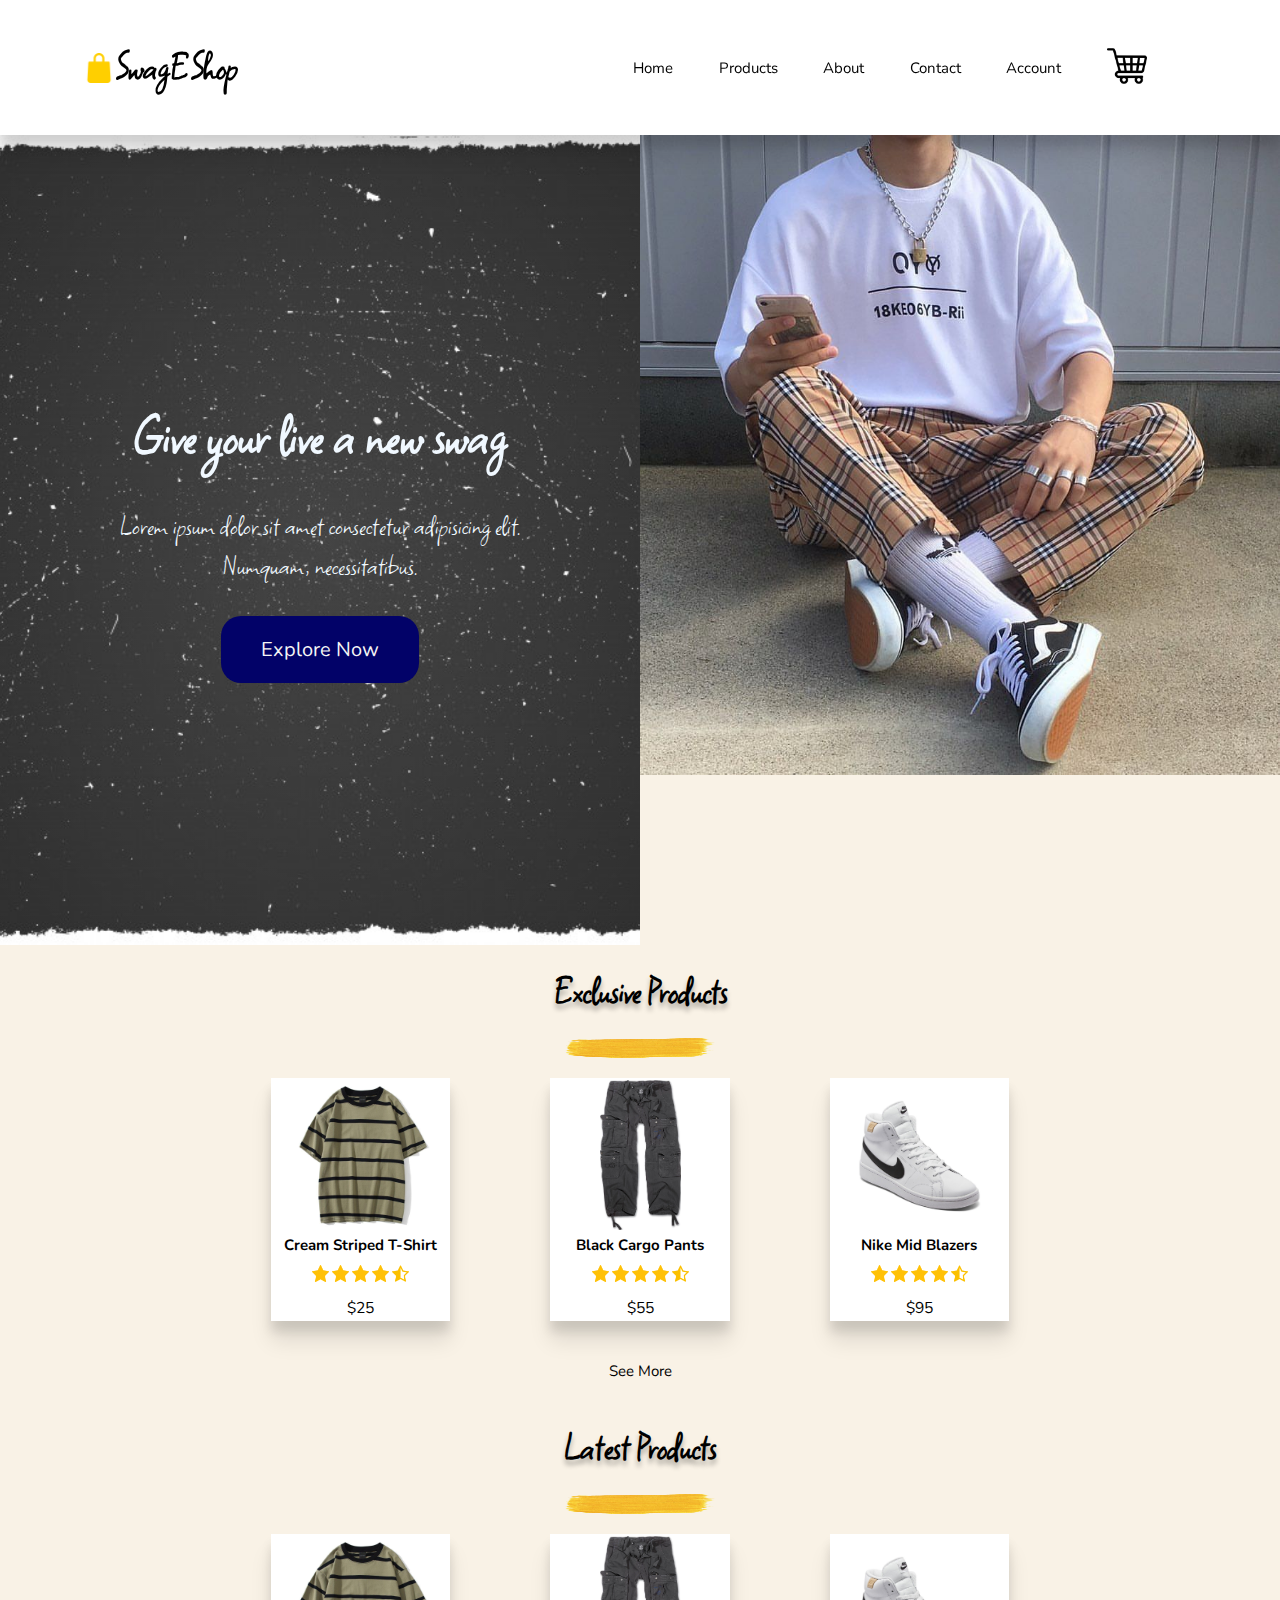
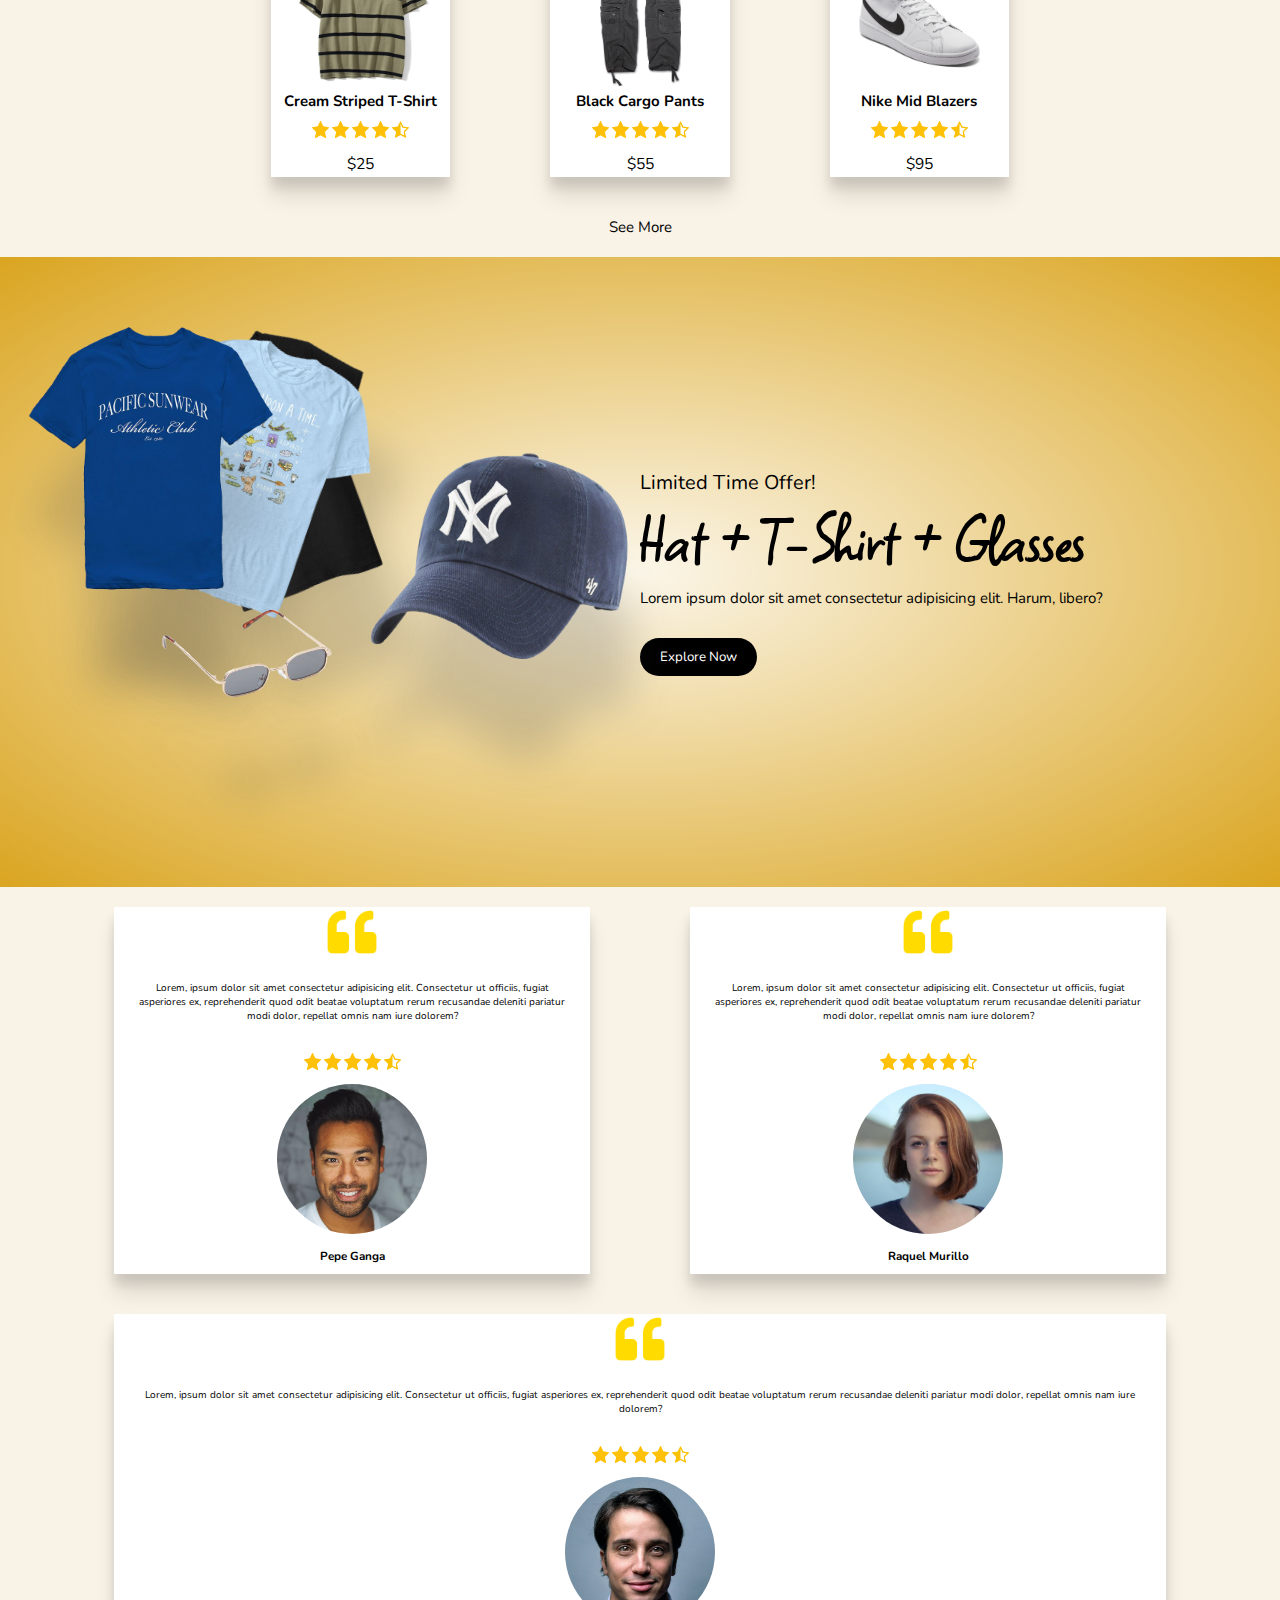
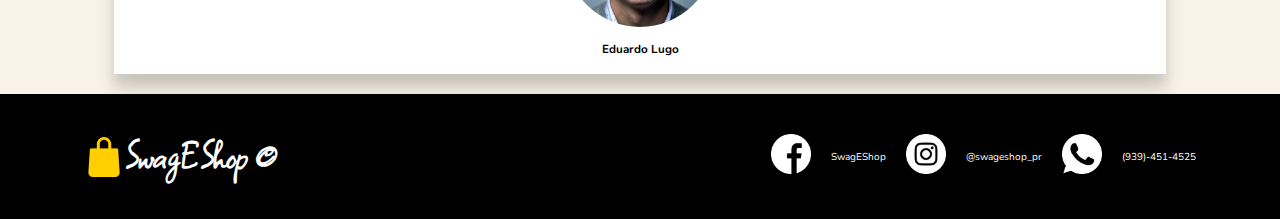
==== index.html @ c4869c7f "Add files via upload" ====
<!DOCTYPE html>
<html lang="en">
  <head>
    <meta charset="UTF-8" />
    <meta http-equiv="X-UA-Compatible" content="IE=edge" />
    <meta name="viewport" content="width=device-width, initial-scale=1.0" />
    <meta name="robots" content="index,follow" />
    <link rel="stylesheet" href="./style.css" />
    <link rel="icon" href="./img/bag.png" />
    <link rel="preconnect" href="https://fonts.googleapis.com" />
    <link rel="preconnect" href="https://fonts.gstatic.com" crossorigin />
    <link
      href="https://fonts.googleapis.com/css2?family=Nunito:wght@300;400;800&family=Square+Peg&display=swap"
      rel="stylesheet"
    />
    <link
    rel="stylesheet"
    href="https://cdnjs.cloudflare.com/ajax/libs/font-awesome/6.1.2/css/all.min.css"
    integrity="sha512-1sCRPdkRXhBV2PBLUdRb4tMg1w2YPf37qatUFeS7zlBy7jJI8Lf4VHwWfZZfpXtYSLy85pkm9GaYVYMfw5BC1A=="
    crossorigin="anonymous"
    referrerpolicy="no-referrer"
  />
    <meta name="description" content="clothing brand" />
    <title>SwagEShop</title>
  </head>
  <body>
    <header class="main-head">
      <nav>
        <div class="logo">
          <img src="./img/bag.png" alt="" />
          <h1 id="logo">SwagEShop</h1>
        </div>

        <ul>
          <li><a href="./index.html">Home</a></li>
          <li><a href="./products.html">Products</a></li>
          <li><a href="./about.html">About</a></li>
          <li><a href="./contact.html">Contact</a></li>
          <li><a href="#account">Account</a></li>
          <li class="shopping-cart">
            <form target="paypal" action="https://www.paypal.com/cgi-bin/webscr" method="post" >
            <input type="hidden" name="cmd" value="_s-xclick">
            <input type="hidden" name="encrypted" value="-----BEGIN [base64]/iG7vy+YalOlBPLLbDpLqC5Bvew3XbV0j+C5yajwct3EbJKvtvKDFsGj0uCPbWI61rb2LxNRpH1V9ZqF9/NxBJQy1iTxIhmDWPK1d/R2t2I7xE5L35SXkMe2V3a9Ck/9ShVwDmL9PDELMAkGBSsOAwIaBQAwUwYJKoZIhvcNAQcBMBQGCCqGSIb3DQMHBAjm02HbmE2mtIAwp6HfpGYwJp3y5UrDOU9mT+rQKwm+oI571FWCqqgiuqtxqxcpO4ogv/xqmw9/[base64]/ETMS1ycjtkpkvjXZe9k+6CieLuLsPumsJ7QC1odNz3sJiCbs2wC0nLE0uLGaEtXynIgRqIddYCHx88pb5HTXv4SZeuv0Rqq4+axW9PLAAATU8w04qqjaSXgbGLP3NmohqM6bV9kZZwZLR/klDaQGo1u9uDb9lr4Yn+rBQIDAQABo4HuMIHrMB0GA1UdDgQWBBSWn3y7xm8XvVk/UtcKG+wQ1mSUazCBuwYDVR0jBIGzMIGwgBSWn3y7xm8XvVk/[base64]/zANBgkqhkiG9w0BAQUFAAOBgQCBXzpWmoBa5e9fo6ujionW1hUhPkOBakTr3YCDjbYfvJEiv/2P+IobhOGJr85+XHhN0v4gUkEDI8r2/rNk1m0GA8HKddvTjyGw/XqXa+LSTlDYkqI8OwR8GEYj4efEtcRpRYBxV8KxAW93YDWzFGvruKnnLbDAF6VR5w/[base64]/o3mAZIwDQYJKoZIhvcNAQEBBQAEgYCavWUHDOn19BG2VotwFIJvqyBpYUoZoo5oYE9Vzw+nK6YvBv03kpY4f64+KjPr3j2x7u+DsFy4Ri9s/k77x2Td/gWgvVCkWQABx2zAGo3mdSe+L4J9nZ39FFulNoSYjkKggTrHJ8EWuz3waVFdDoL5EHYiioT/AjnMdgXkVudqcg==-----END PKCS7-----">
            <input  class="shopping-icon" type="image" src="./img/shopping-cart.png" border="0" name="submit" alt="PayPal - The safer, easier way to pay online!">
            <img alt="" border="0" src="https://www.paypalobjects.com/en_US/i/scr/pixel.gif" width="1" height="1">
            </form>
            
            <!-- <a class="shopping-icon" href="#"
              ><img src="./img/shopping-cart.png" alt="" 
            /></a> -->
            <!-- <div class="whole-cart-window hide">
              <h2>Shopping Cart</h2>
              <div class="cart-wrapper">
               
              </div>
              <div class="subtotal">Subtotal: $0.00</div>
              <div class="checkout"><a href="./checkout.html">Checkout</a></div>
              <div class="view-cart"> <a href="./shopping-cart.html">View Cart</a></div>
            </div> -->
          </li>

        </ul>
      </nav>
    </header>
    <section id="home">
      <div class="hero-text">
        <h2>Give your live a new swag</h2>
        <p>
          Lorem ipsum dolor sit amet consectetur adipisicing elit. <br />
          Numquam, necessitatibus.
        </p>
        <a href="./products.html">
          <button class="explore-now">Explore Now</button>
        </a>
      </div>
      <!-- Slideshow container -->
      <div class="slideshow-container">
        <!-- Full-width images with number and caption text -->
        <div class="mySlides fade">
          <!-- <div class="numbertext">1 / 4</div> -->
          <img
            src="./img/7a1400c4-24ab-4541-bee2-831839478359.jpg"
            style="width: 100%"
          />
          <!-- <div class="text">Caption Text</div> -->
        </div>

        <div class="mySlides fade">
          <!-- <div class="numbertext">2 / 4</div> -->
          <img src="./img/ESTÚPIDO NIÑERO[Bajifuyu].jpg" style="width: 100%" />
          <!-- <div class="text">Caption Two</div> -->
        </div>

        <div class="mySlides fade">
          <!-- <div class="numbertext">3 / 4</div> -->
          <img src="img/green.jpg" style="width: 100%" />
          <!-- <div class="text">Caption Three</div> -->
        </div>
        <div class="mySlides fade">
          <!-- <div class="numbertext">4 / 4</div> -->
          <img src="img/💌.jpg" style="width: 100%" />
          <!-- <div class="text">Caption Three</div> -->
        </div>

        <!-- Next and previous buttons -->
        <!-- <a class="prev" onclick="plusSlides(-1)">&#10094;</a>
        <a class="next" onclick="plusSlides(1)">&#10095;</a> -->
        <!-- <div style="text-align: center">
          <span class="dot" onclick="currentSlide(1)"></span>
          <span class="dot" onclick="currentSlide(2)"></span>
          <span class="dot" onclick="currentSlide(3)"></span>
          <span class="dot" onclick="currentSlide(4)"></span>
        </div> -->
      </div>
      <br />

      <!-- The dots/circles -->
    </section>
    <section class="products">
      <h1>Exclusive Products</h1>
      <img class="underline" src="./img/11 Yellow Paint Brush Strokes (PNG Transparent) _ OnlyGFX_com (1).png" alt="">

      <ul class="exc-pro">
          <li>
              <button>
                    <div class="exclusive-product-card-1 card">
                        <img
                        src="./img/Aolamegs Men T Shirt Color Block Print 3 color Optional Tee Shirts Simple - Army green _ XL.jpg"
                        alt=""
                    />
                    </div> 
                    <h2>Cream Striped T-Shirt</h2>
                    <div class="rating">
                        <img src="./img/star (1).png" alt="" class="star">
                        <img src="./img/star (1).png" alt="" class="star">
                        <img src="./img/star (1).png" alt="" class="star">
                        <img src="./img/star (1).png" alt="" class="star">
                        <img src="./img/star-half-empty (2).png" alt="" class="star">
                        
                        
                    </div>
                    <h3>$25</h3>
                </button>
            
            </li>
            <li>
                <button>
                    <div class="exclusive-product-card-2 card">
                        <img src="./img/Brandit Pure Vintage, pantalones del cargo Negro.jpg" alt="" />
                    </div>
                    <h2>Black Cargo Pants</h2>
                    <div class="rating">
                        <img src="./img/star (1).png" alt="" class="star">
                        <img src="./img/star (1).png" alt="" class="star">
                        <img src="./img/star (1).png" alt="" class="star">
                        <img src="./img/star (1).png" alt="" class="star">
                        <img src="./img/star-half-empty (2).png" alt="" class="star">
                        
                        
                    </div>
                    <h3>$55</h3>
                </button>
            
            </li>
            <li>
                <button>
                    <div class="exclusive-product-card-3 card">
                        <img
                        src="./img/Nike Men's Court Royale 2 Mid High Top Casual Sneakers from Finish Line & Reviews - Finish Line Men's Shoes - Men - Macy's.jpg"
                        alt=""
                        />
                    </div>
                    <h2>Nike Mid Blazers </h2>
                    <div class="rating">
                        <img src="./img/star (1).png" alt="" class="star">
                        <img src="./img/star (1).png" alt="" class="star">
                        <img src="./img/star (1).png" alt="" class="star">
                        <img src="./img/star (1).png" alt="" class="star">
                        <img src="./img/star-half-empty (2).png" alt="" class="star">
                        
                        
                    </div>
                    <h3>$95</h3>
                </button>
            
            </li>
        </ul>
        <a href="./products.html" class="see-more">See More</a>

      <h1>Latest Products</h1>
      <img class="underline" src="./img/11 Yellow Paint Brush Strokes (PNG Transparent) _ OnlyGFX_com (1).png" alt="">
      <ul class="latest-pro">
          <li>
              <button>
                  <div class="latest-product-card-1 card">
                      <img
                      src="./img/Aolamegs Men T Shirt Color Block Print 3 color Optional Tee Shirts Simple - Army green _ XL.jpg"
                      alt=""
                      />
                    </div>
                    <h2>Cream Striped T-Shirt</h2>
                    <div class="rating">
                      <img src="./img/star (1).png" alt="" class="star">
                      <img src="./img/star (1).png" alt="" class="star">
                      <img src="./img/star (1).png" alt="" class="star">
                      <img src="./img/star (1).png" alt="" class="star">
                      <img src="./img/star-half-empty (2).png" alt="" class="star">
      
                      
                  </div>
                  <h3>$25</h3>
                </button>
            </li>
            <li>
                <button>
                    <div class="latest-product-card-2 card">
                    <img src="./img/Brandit Pure Vintage, pantalones del cargo Negro.jpg" alt="" />
        
                    </div>
                    <h2>Black Cargo Pants</h2>
                    <div class="rating">
                        <img src="./img/star (1).png" alt="" class="star">
                        <img src="./img/star (1).png" alt="" class="star">
                        <img src="./img/star (1).png" alt="" class="star">
                        <img src="./img/star (1).png" alt="" class="star">
                        <img src="./img/star-half-empty (2).png" alt="" class="star">
        
                        
                    </div>
                    <h3>$55</h3>
                </button>
            </li>
            <li>
                <button>
                    <div class="latest-product-card-3 card">
                        <img
                        src="./img/Nike Men's Court Royale 2 Mid High Top Casual Sneakers from Finish Line & Reviews - Finish Line Men's Shoes - Men - Macy's.jpg"
                        alt=""
                        />
                    </div>
                    <h2>Nike Mid Blazers </h2>
                    <div class="rating">
                        <img src="./img/star (1).png" alt="" class="star">
                        <img src="./img/star (1).png" alt="" class="star">
                        <img src="./img/star (1).png" alt="" class="star">
                        <img src="./img/star (1).png" alt="" class="star">
                        <img src="./img/star-half-empty (2).png" alt="" class="star">
        
                        
                    </div>
                    <h3>$95</h3>
                </button>


            </li>
        
        </ul>
        <a href="./products.html" class="see-more">See More</a>
      </div>
    </section>
    <section class="limited-time-offer">
        <div class="images">
            <img class="camisa-negra camisas" src="./img/PHOTO-1of.png" alt="">
            <img class="camisa-cielo camisas" src="./img/PHOTO-3of.png" alt="">
            <img class="camisa-azul camisas" src="./img/PHOTO-2of .png" alt="">
            <img class="gorra" src="./img/PHOTO-4of .png" alt="">
            <img class="gafitas" src="./img/PHOTO-5of.png" alt="">
        </div>
        <div class="textou">
            <h3>Limited Time Offer!</h3>
            <h2>Hat + T-Shirt + Glasses</h2>
            <p>Lorem ipsum dolor sit amet consectetur adipisicing elit. Harum, libero?</p>
            <a href="./products.html" class="explore-limited">
                <button class="explore-now">Explore Now</button>
            </a>
        </div>
    </section>
    <section class="reviews">
      <div class="cards">
        <div class="card-review">
          <img class="quo" src="./img/quotation-mark.png" alt="">
          <p>Lorem, ipsum dolor sit amet consectetur adipisicing elit. Consectetur ut officiis, fugiat asperiores ex, reprehenderit quod odit beatae voluptatum rerum recusandae deleniti pariatur modi dolor, repellat omnis nam iure dolorem?</p>
          <div class="rating">
            <img src="./img/star (1).png" alt="" class="star">
            <img src="./img/star (1).png" alt="" class="star">
            <img src="./img/star (1).png" alt="" class="star">
            <img src="./img/star (1).png" alt="" class="star">
            <img src="./img/star-half-empty (2).png" alt="" class="star">
          </div>
          <img class="picture" src="./img/photo-1507003211169-0a1dd7228f2d.jpg" alt="">
          <h3>Pepe Ganga</h3>
        </div>
        <div class="card-review">
          <img class="quo" src="./img/quotation-mark.png" alt="">
          <p>Lorem, ipsum dolor sit amet consectetur adipisicing elit. Consectetur ut officiis, fugiat asperiores ex, reprehenderit quod odit beatae voluptatum rerum recusandae deleniti pariatur modi dolor, repellat omnis nam iure dolorem?</p>
          <div class="rating">
            <img src="./img/star (1).png" alt="" class="star">
            <img src="./img/star (1).png" alt="" class="star">
            <img src="./img/star (1).png" alt="" class="star">
            <img src="./img/star (1).png" alt="" class="star">
            <img src="./img/star-half-empty (2).png" alt="" class="star">
          </div>
          <img class="picture" src="./img/photo-1438761681033-6461ffad8d80.jpg" alt="">
          <h3>Raquel Murillo</h3>
        </div>
        <div class="card-review">
          <img class="quo" src="./img/quotation-mark.png" alt="">
          <p>Lorem, ipsum dolor sit amet consectetur adipisicing elit. Consectetur ut officiis, fugiat asperiores ex, reprehenderit quod odit beatae voluptatum rerum recusandae deleniti pariatur modi dolor, repellat omnis nam iure dolorem?</p>
          <div class="rating">
            <img src="./img/star (1).png" alt="" class="star">
            <img src="./img/star (1).png" alt="" class="star">
            <img src="./img/star (1).png" alt="" class="star">
            <img src="./img/star (1).png" alt="" class="star">
            <img src="./img/star-half-empty (2).png" alt="" class="star">
          </div>
          <img class="picture" src="./img/photo-1500648767791-00dcc994a43e.jpg" alt="">
          <h3>Eduardo Lugo</h3>
        </div>

      </div>

    </section>
    <footer>
      <div class="footer-wrapper">
        <div class="footer-logo">
          <img src="./img/bag.png" alt="" />
          <h1 id="logo">SwagEShop &copy</h1>
        </div>
        <div class="footer-sm">
          <ul class="social-media">
            <li class="facebook"><a href="#"><img src="./img/facebook.png" alt=""></a></li>
            <li>SwagEShop</li>
            <li class="instagram"><a href="#"><img src="./img/instagram (1).png" alt=""></a></li>
            <li>@swageshop_pr</li>
            <li class="whatsapp"><a href="#"><img src="./img/whatsapp.png" alt=""></a></li>
            <li>(939)-451-4525</li>
          </ul>
        </div>
      </div>
    </footer>
    <script src="./slideshow.js"></script>
    <script src="./script.js"></script>
</body>
</html>
---- style.css ----
*{
    margin: 0;
    padding: 0;
    box-sizing: border-box;
}

html{
    font-size: 62.5%;
    font-family: 'Nunito', sans-serif;
}
:root{
    --after-content:'2';
}
body{
    background: rgb(249, 242, 230);

    z-index: -1;
}
.logo img, nav img{
    height: 3rem;
}
a{
    color: black;
    text-decoration: none;
    font-size: 1.5rem;
}

.logo h1{
    font-size: 4rem;
    font-family: 'Square Peg', cursive;

}
button{
    font-family: 'Nunito', sans-serif;
    cursor: pointer;
}

/* header styling  */
.main-head{
    
    background: white;
    position: sticky;
    top: 0px;
    z-index: 3;
    box-shadow: 0px 10px 10px rgb(0,0,0,0.1), 0px 20px 20px rgb(0,0,0,0.1) ;

}
nav {
    display: flex;
    width: 90%;
    margin: auto; 
    padding: 2rem;
    min-height: 15vh;
    align-items: center;
    flex-wrap: wrap;

}
nav .logo{
    display: flex;
    flex-direction: row;
    align-items: center;
    justify-content: start;
    flex: 1 1 40rem;
}
nav ul{
    display: flex;
    flex: 2 1 40rem;
    justify-content: space-evenly;
    align-items: center;
    list-style: none;
}
nav ul li{
    font-size: 1.2rem;
}


ul{
    list-style: none;
}

.shopping-cart h2{
    font-size: x-large;
    padding: 15px 10px;
    font-weight: normal;
    text-align: left;


}
.shopping-cart img{
    height: 4rem;

}
.shopping-icon {
    height: 4rem;
} 
.whole-cart-window{
    background: white;
    position: fixed;
    top: 15vh;
    right: 16.5rem;
    width: 22%;
    display: flex;
    flex-direction: column;
    text-align: right;
    box-shadow: 0px 10px 10px rgb(0,0,0,0.1), 0px 20px 20px rgb(0,0,0,0.1) ;
    

    
}
.cart-wrapper{
    overflow-y: auto;
    max-height: 350px;
}
.cart-item{
   display: grid;
   grid-template-columns: 3fr 6fr 1fr;
   padding: 5% 2%;
   border-bottom: solid 1px lightgrey;
}
.subtotal{
    text-align: right;
    padding: 5%;
}
.checkout,.view-cart{
    width: 95%;
    text-align: center;
    cursor: pointer;
    background: goldenrod;
    font-size: medium;
    margin: 10px auto;
    padding: 10px 15px;

}
.view-cart{
    background: white;
    border: .2rem solid goldenrod;
    color: black;
}
.cancel span{
    cursor: pointer;
}
.cart-item{
    text-align: left;
}

.cart-item img{
    width: 100%;
    height: 90%;
}
.cart-item .details{
    padding-left: 10%;
}
.cart-item h3{
    text-align: left;
    margin-bottom: 5%;
}
.cart-item .price{
    display: block;
    text-align: right;
    margin-top: 35%;
}
.quantity{
    display: block;
    margin-top: 5%;
}
.fa-window-close{
    color: goldenrod;
}
.cancel{
    text-align: right;
}
.details input{
    border: none;

}
.hide{
    display: none;
}
.non-empty::after{
    content: var(--after-content);
    font-size: 1.5rem;
    width: 1.5rem;
    display: inline-block;
    text-align: center;
    position: relative;
    top: -30px;
    right: 10%;
    background: red;
    border-radius: 50%;
}
/* hero styling  */
#home{
    display: flex;
    min-height: 90vh;

}
.hero-text{
    max-width: 50vw;
    flex: 1 1 40rem ;
    background: radial-gradient(rgba(255, 255, 255, 0.1),transparent),url('./img/Premium\ Vector\ _\ Black\ grunge\ texture.png');
    background-position: center;
    background-repeat: no-repeat;
    background-size: cover;
    display: flex;
    flex-direction: column;
    justify-content: center;
    align-items: center;
    color: aliceblue;
    font-family: 'Square Peg', cursive;
}
.hero-text h2{
    font-size: 5.9rem;
}
.hero-text p{
    font-size: 3.0rem;
    text-align: center;
    padding: 3rem;
}
.hero-text button{
    padding: 2rem 4rem;
    /* border-radius: 50px; */
    background: rgb(2, 2, 104);
    color: whitesmoke;
    border-style: none;
    border-radius: 20px;
    font-size: 2.0rem ;
    transition: all 0.6s ease;

}


.hero-text button:hover{
    background: rgb(81, 81, 168);
        border-width: 0.2rem;
        border-color: white;
        border-style: solid;
    
}
 /* slideshow styling  */
 .slideshow-container {
    max-width: 50vw;
    flex: 1 1 40rem ;
    position: relative;
  }
  
  
  /* Hide the images by default */
  .mySlides {
    display: none;
  }
  
  /* Next & previous buttons */
  .prev, .next {
    cursor: pointer;
    position: absolute;
    top: 50%;
    width: auto;
    margin-top: -22px;
    padding: 16px;
    color: white;
    font-weight: bold;
    font-size: 18px;
    transition: 0.6s ease;
    border-radius: 0 3px 3px 0;
    user-select: none;
  }
  
  /* Position the "next button" to the right */
  .next {
    right: 0;
    border-radius: 3px 0 0 3px;
  }
  
  /* On hover, add a black background color with a little bit see-through */
  .prev:hover, .next:hover {
    background-color: rgba(0,0,0,0.8);
  }
  
  /* Caption text */
  .text {
    color: #f2f2f2;
    font-size: 15px;
    padding: 8px 12px;
    position: absolute;
    bottom: 8px;
    width: 100%;
    text-align: center;
  }
  
  /* Number text (1/3 etc) */
  .numbertext {
    color: #f2f2f2;
    font-size: 12px;
    padding: 8px 12px;
    position: absolute;
    top: 0;
  }
  
  /* The dots/bullets/indicators */
  .dot {
    cursor: pointer;
    height: 15px;
    width: 15px;
    margin: 0 2px;
    background-color: #bbb;
    border-radius: 50%;
    display: inline-block;
    transition: background-color 0.6s ease;
  }
  
  .active, .dot:hover {
    background-color: #717171;
  }
  
  /* Fading animation */
  .fade {
    animation-name: fade;
    animation-duration: 1.5s;
  }
  
  @keyframes fade {
    from {opacity: .4}
    to {opacity: 1}
  }
  /* products section styling  */
  .products{
    display: flex;
    flex-direction: column;
    align-items: center;
    width: 100%;
    margin: auto;
    min-height: 90vh;
    /* border-image-left: 15rem solid black; 
    border-right: 15rem solid black;  */
    /* border-left: 10rem solid transparent;
    border-image: url("img/-Jordan\ 1\ Defiant-.jpg") ;
    border-color: #717171;
    border-image-width: 20rem; */
    
    
   
    

  }
  .products h1{
    padding: 2rem;
    text-shadow: 0rem 0.5rem 0.5rem rgb(0,0,0,0.3);
    font-family: 'Square Peg', cursive;
    font-size: 4rem;


  }
  .products .underline{
    height: 2rem;
    width: 15rem;
  }
  .exc-pro img, .latest-pro img{
    height: 15rem;
  }
  .exc-pro , .latest-pro{
    display: flex;
    flex-direction: row;
    
  }
  .exc-pro li, .latest-pro li{
    flex:1 1 30rem;
    margin: 2rem 5rem ;
}
.exc-pro h2,.latest-pro h2{
    font-size: 1.5rem;
}



.exc-pro h3,.latest-pro h3{
    font-weight: normal;
}
.exc-pro button,.latest-pro button{
    min-height: 27vh;
    min-width: 14vw;
    border: none;
    background: white;
    transition: all 0.6s ease;
    box-shadow: 0px 10px 10px rgb(0,0,0,0.1), 0px 20px 20px rgb(0,0,0,0.1) ;
    
 }
 .exc-pro button:hover,.latest-pro button:hover{
    transform: translateY(-1rem);
}
.rating .star{
    height: 1.7rem;

}
.rating{
    padding-top:1rem;
    padding-bottom:1rem;

}
.see-more{
    text-align: center;
    transition: all 0.4s ease;
    padding: 2rem;

 
}
.see-more:hover{
    color: gold;
    text-decoration: underline;
    


}
.limited-time-offer{
    display: flex;
    /* margin: auto; */
    min-height: 70vh;
    width: 100%;
    position: relative;
    background: radial-gradient(rgba(255, 255, 255, 0.9),transparent),goldenrod;

}
.images{
    width: 50vw;
    /* background: blue; */
}
.images img{
    filter: drop-shadow(.5rem 10rem 2rem rgb(60, 59, 59, 0.2));

}
.images .camisas{
    height: 40rem;

}
.camisa-negra{
    position: absolute;

    margin-top: 2rem;
    left: 15rem;
    rotate: -20deg;
}
.camisa-cielo{
    rotate: 20deg;
    position: absolute;
    margin-top: 1.5rem;
    right: 90rem;
}
.camisa-azul{
    position: absolute;
    right: 100rem;

}
.gorra{
    position: absolute;
    /* right: 1rem; */
    top: 15rem;
    left: 35rem;
    height: 30rem;
}
.gafitas{
    position: absolute;
    left: 15rem;
    top: 25rem;
    height: 30rem;
}
.textou{
    width: 50vw;
    display: flex;
    flex-direction: column;
    justify-content: center;
    text-align: start;
    
    
    /* background: red; */
}
.textou h3{
    font-weight: normal;
    font-size: 2rem;
}
.textou h2{
    font-size: 7rem;
    font-family: 'Square Peg', cursive;
}
.textou p{
    font-size: 1.5rem; 
}
.textou button{
    /* background: gold; */
    background: black;
    border-radius: 50px;
    margin-top: 3rem ;
    padding: 1rem 2rem;
    transition: all 0.6s ease;
    color: white;
    border: none;
}

.textou button:hover{
    transform: translateY(-1rem);
    background: rgb(94, 94, 94);
}

/* Reviews Section  */


.cards{
    width: 90%;
    margin: auto;
    display: flex;
    min-height: 70vh;
    align-items: center;
    flex-wrap: wrap;


}
.card-review .quo{
    height: 5rem;
}
.card-review{
    background: white;
    text-align: center;
    flex:1 1 30rem;
    min-height: 40vh;
    margin: 2rem 5rem ;
    box-shadow: 0px 10px 10px rgb(0,0,0,0.1), 0px 20px 20px rgb(0,0,0,0.1) ;
    
}
.card-review h3{
    padding: 1rem;
}
.card-review p{
    padding: 2rem;
}
.card-review .ratings{
    padding: 1rem;
}
.picture{
    height: 15rem;
    border-radius: 100%;
}

/* FOOTER Styling  */
footer{
    background: black;
    color: white;
}
.footer-wrapper {
    display: flex;
    padding: 2rem;
    width: 90%;
    margin: auto;
    align-items: center;
    min-height: 10vh;
    flex-wrap: wrap;
}
.footer-logo{
    display: flex;
    flex: 1 1 20rem;
    align-items: center;

}
.footer-logo h1{
    font-family: 'Square Peg', cursive;
    font-size: 4rem;
}
.footer-logo img{
    height: 4rem;
    
    
}
.social-media{
    display: flex;
    align-items: center;

}

.social-media img{
    height: 4rem;
    margin: 2rem;

}






@media screen and (max-width: 970px){
    nav .logo{
        justify-content: center;

    }
    .hero-text h2{
        font-size: 4.4rem;
        text-align: center;
    }
    .hero-text p{
        font-size: 2.4rem;
    }
    .hero-text button{
        padding: 1rem 2rem;
        font-size: 1.5rem;
    }
    .slideshow-container{
        display: flex;
        justify-content: center;
        align-items: center;
        
    }
    .exc-pro li, .latest-pro li{
        flex:1 1 30rem;
        margin: 2rem 2rem ;
    }
    .exc-pro button,.latest-pro button{
        
        min-width: 25vw;


    }
    .exc-pro img, .latest-pro img{
        height: 13rem;
    }
    .footer-logo{
        justify-content: center;
    }
    .footer-wrapper{
        justify-content: center;
        align-items: center;
    }


}
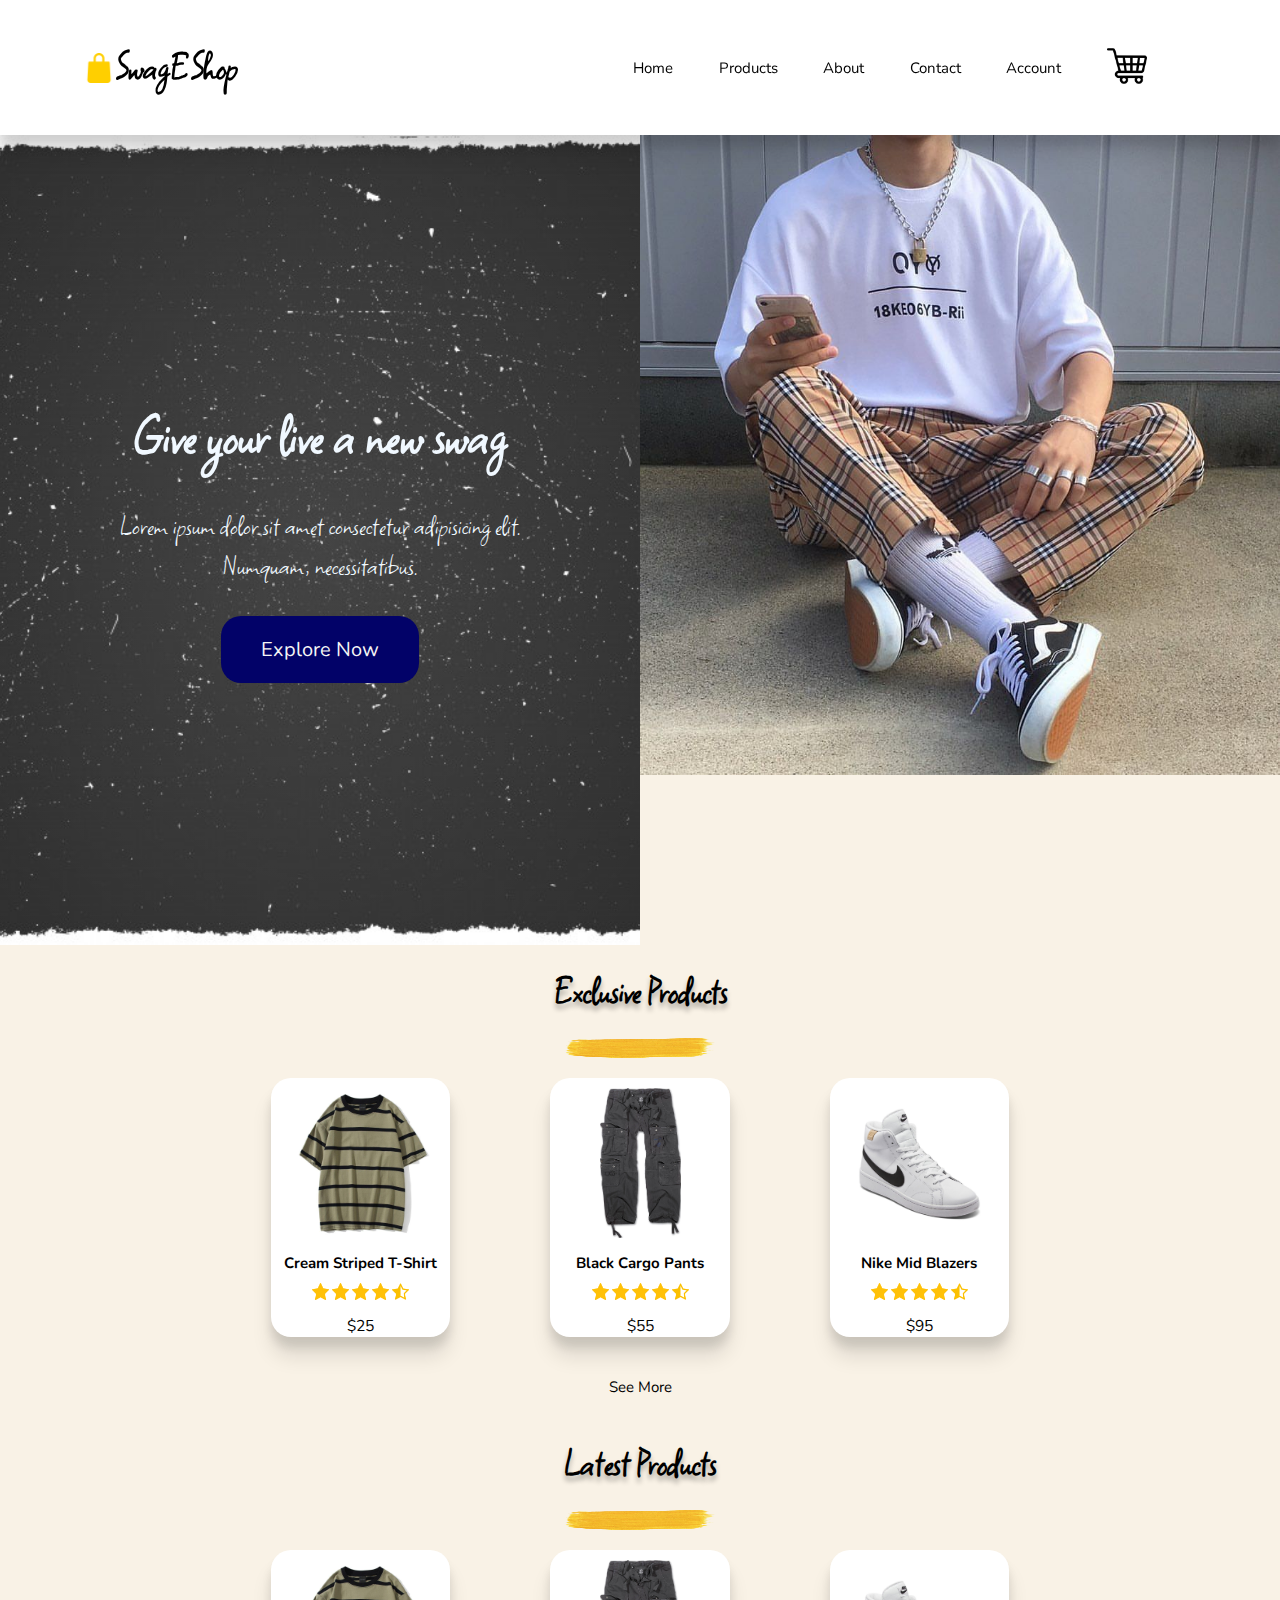
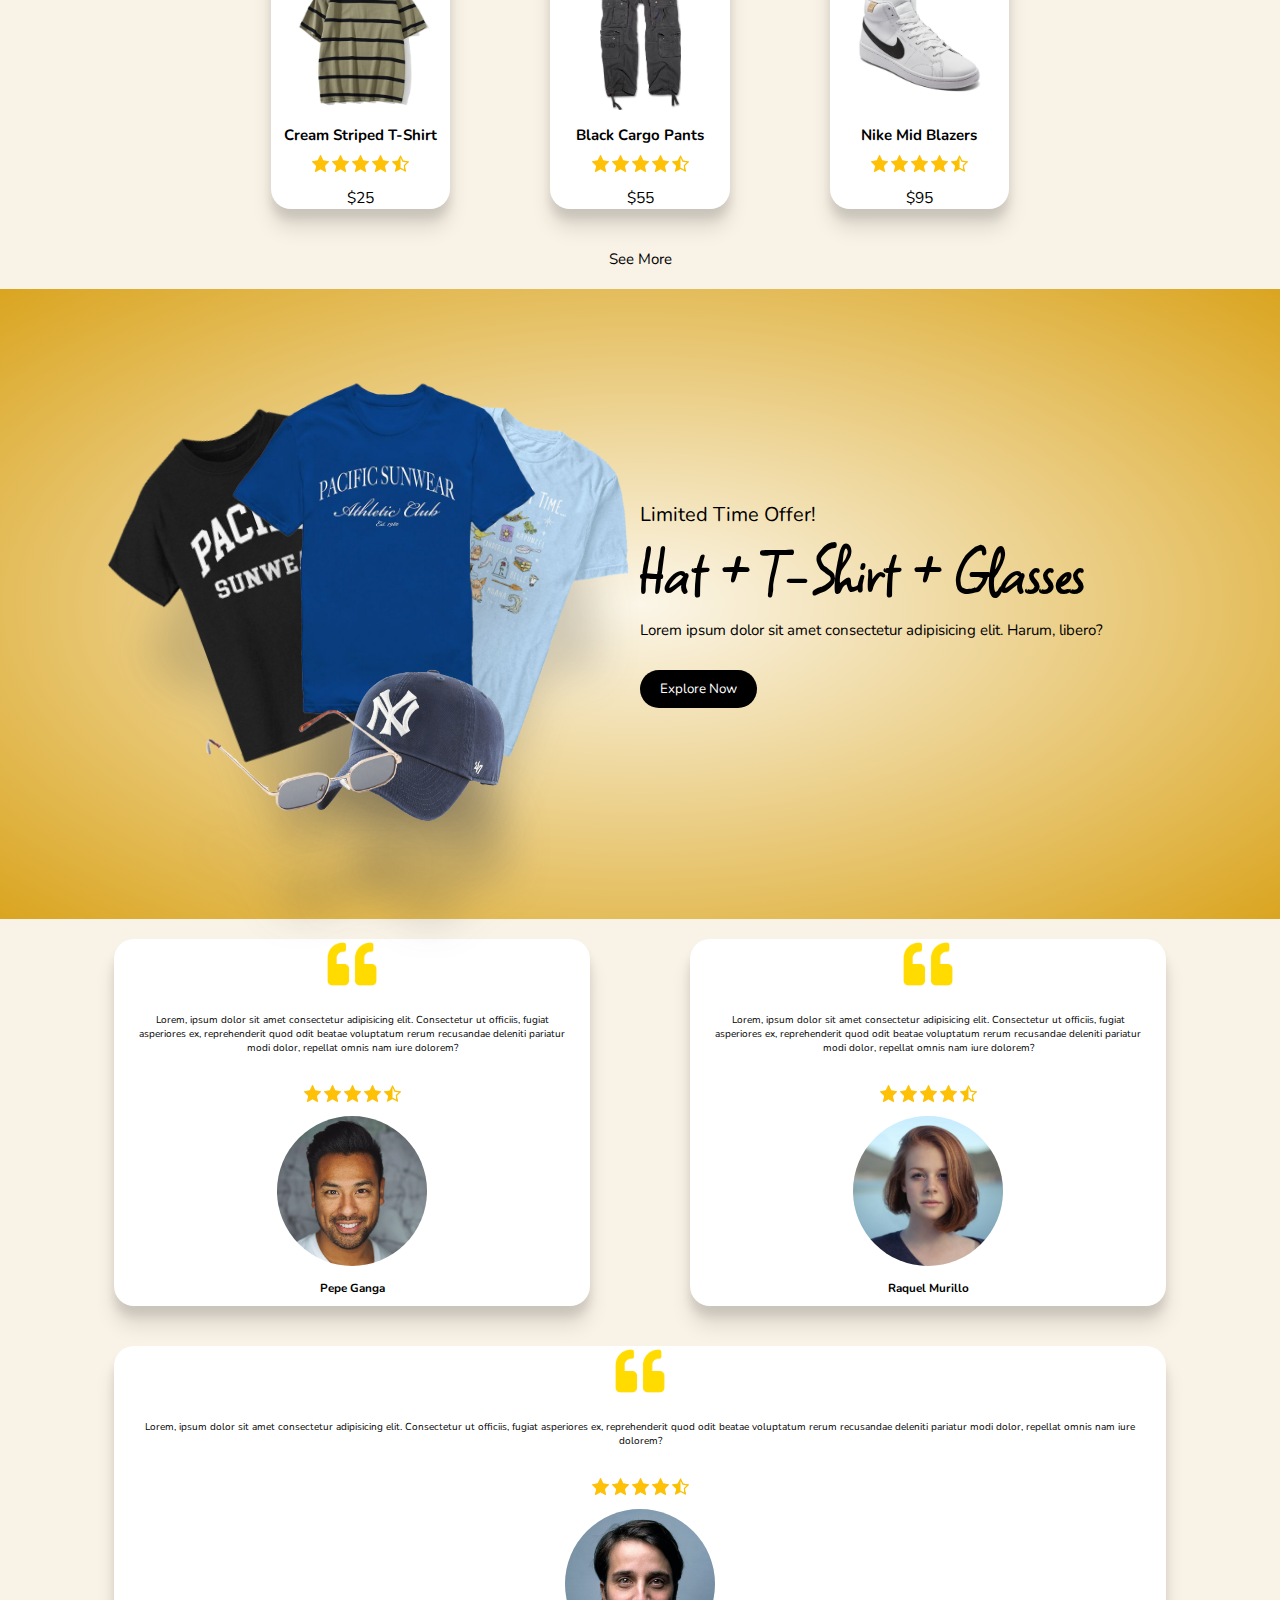
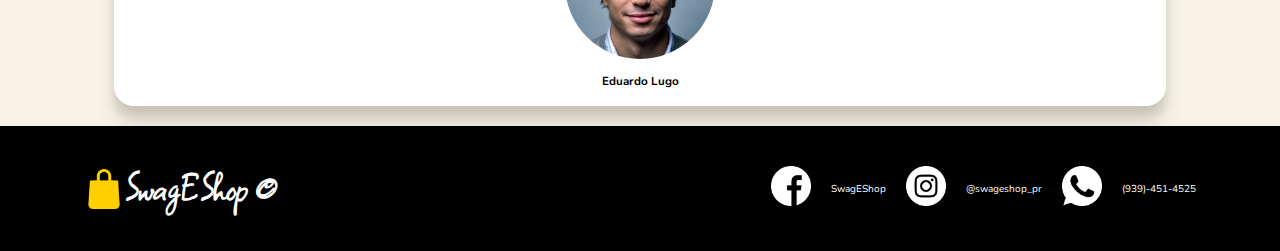
==== commit 956f2467: "Add files via upload" ====
--- a/index.html
+++ b/index.html
@@ -264,8 +264,7 @@
             <img class="camisa-cielo camisas" src="./img/PHOTO-3of.png" alt="">
             <img class="camisa-azul camisas" src="./img/PHOTO-2of .png" alt="">
             <img class="gorra" src="./img/PHOTO-4of .png" alt="">
-            <img class="gafitas" src="./img/PHOTO-5of.png" alt="">
-        </div>
+            <img class="gafitas" src="./img/PHOTO-5of.png" alt="">        </div>
         <div class="textou">
             <h3>Limited Time Offer!</h3>
             <h2>Hat + T-Shirt + Glasses</h2>
--- a/style.css
+++ b/style.css
@@ -41,7 +41,7 @@
     background: white;
     position: sticky;
     top: 0px;
-    z-index: 3;
+    z-index: 300;
     box-shadow: 0px 10px 10px rgb(0,0,0,0.1), 0px 20px 20px rgb(0,0,0,0.1) ;
 
 }
@@ -387,6 +387,9 @@
  .exc-pro button:hover,.latest-pro button:hover{
     transform: translateY(-1rem);
 }
+.card img{
+    margin: 1rem;
+}
 .rating .star{
     height: 1.7rem;
 
@@ -412,7 +415,6 @@
 }
 .limited-time-offer{
     display: flex;
-    /* margin: auto; */
     min-height: 70vh;
     width: 100%;
     position: relative;
@@ -420,47 +422,58 @@
 
 }
 .images{
+    position: relative;
     width: 50vw;
+
+   
+ 
+
     /* background: blue; */
 }
+
 .images img{
     filter: drop-shadow(.5rem 10rem 2rem rgb(60, 59, 59, 0.2));
 
 }
 .images .camisas{
-    height: 40rem;
+    height: 80%;
 
 }
 .camisa-negra{
     position: absolute;
 
     margin-top: 2rem;
-    left: 15rem;
+    left: 20%;
+    top: 5%;
+
     rotate: -20deg;
 }
 .camisa-cielo{
     rotate: 20deg;
     position: absolute;
-    margin-top: 1.5rem;
-    right: 90rem;
+    /* margin-top: 1.5rem; */
+    top: 5%;
+    left: 50%;
+    
 }
 .camisa-azul{
     position: absolute;
-    right: 100rem;
+    top: 1%;
+    left: 35%;
 
 }
 .gorra{
     position: absolute;
     /* right: 1rem; */
-    top: 15rem;
-    left: 35rem;
-    height: 30rem;
+    top: 55%;
+    left: 47%;
+    height: 35%;
 }
 .gafitas{
     position: absolute;
-    left: 15rem;
-    top: 25rem;
-    height: 30rem;
+    left: 30%;
+    top: 48%;
+    height: 55%;
 }
 .textou{
     width: 50vw;
@@ -481,7 +494,7 @@
     font-family: 'Square Peg', cursive;
 }
 .textou p{
-    font-size: 1.5rem; 
+    font-size: 1.5rem;
 }
 .textou button{
     /* background: gold; */
@@ -537,6 +550,13 @@
     height: 15rem;
     border-radius: 100%;
 }
+li button{
+    border-radius: 20px;
+}
+.card-review{
+    border-radius: 20px;
+
+}
 
 /* FOOTER Styling  */
 footer{
@@ -579,12 +599,63 @@
 
 }
 
-
-
-
-
-
-@media screen and (max-width: 970px){
+@media screen and (max-width: 920px){
+    .images .camisas{
+        height: 30%;
+    }
+
+
+  
+    .textou p{
+        text-align: center;
+    }
+}
+
+@media screen and (max-height: 1080px){
+    .images .camisas{
+        width: 50%;
+    }
+}
+@media screen and (max-width: 820px){
+    .limited-time-offer{
+        min-height: 60vw;
+
+
+    }
+    .images{
+
+
+        width: 100vw;
+        height: 60vw;
+    }
+    .images .camisas{
+
+        height: 100%;
+        width: 30%;
+    }
+    .limited-time-offer{
+        flex-direction: column;
+    }
+
+    
+    .textou {
+        width: 100vw;
+        height: 40vw;
+        display: flex;
+        justify-content: center;
+        align-items: center;
+        text-align: center;
+    }
+
+}
+
+
+
+
+
+
+@media screen and (max-width: 957px){
+
     nav .logo{
         justify-content: center;
 
@@ -627,7 +698,59 @@
         align-items: center;
     }
 
-
-}
-
-
+    .textou h2{
+        font-size: 6rem;
+
+    }
+    .textou p{
+        text-align: center;
+    }
+
+
+    
+
+
+} 
+@media screen and (max-width: 1040px){
+    .images .camisas{
+        height: 60%;
+    
+    }
+
+    .gorra{
+        height: 30%;
+    }
+    .gafitas{
+    
+        height: 50%;
+    }
+    .textou p{
+        text-align: center;
+    }
+}
+
+
+@media screen and (max-width: 1150px){
+    .products .card{
+    min-width: 18vw;
+    }
+    .textou p{
+        text-align: center;
+    }
+
+    .textou {
+         justify-content: center;
+         align-items: center;
+    }
+    .textou button{
+        padding: 2rem 4rem;
+        font-size: 1.8rem;
+    }
+    .images .camisas{
+        height: 60%;
+    
+    }
+
+}
+
+
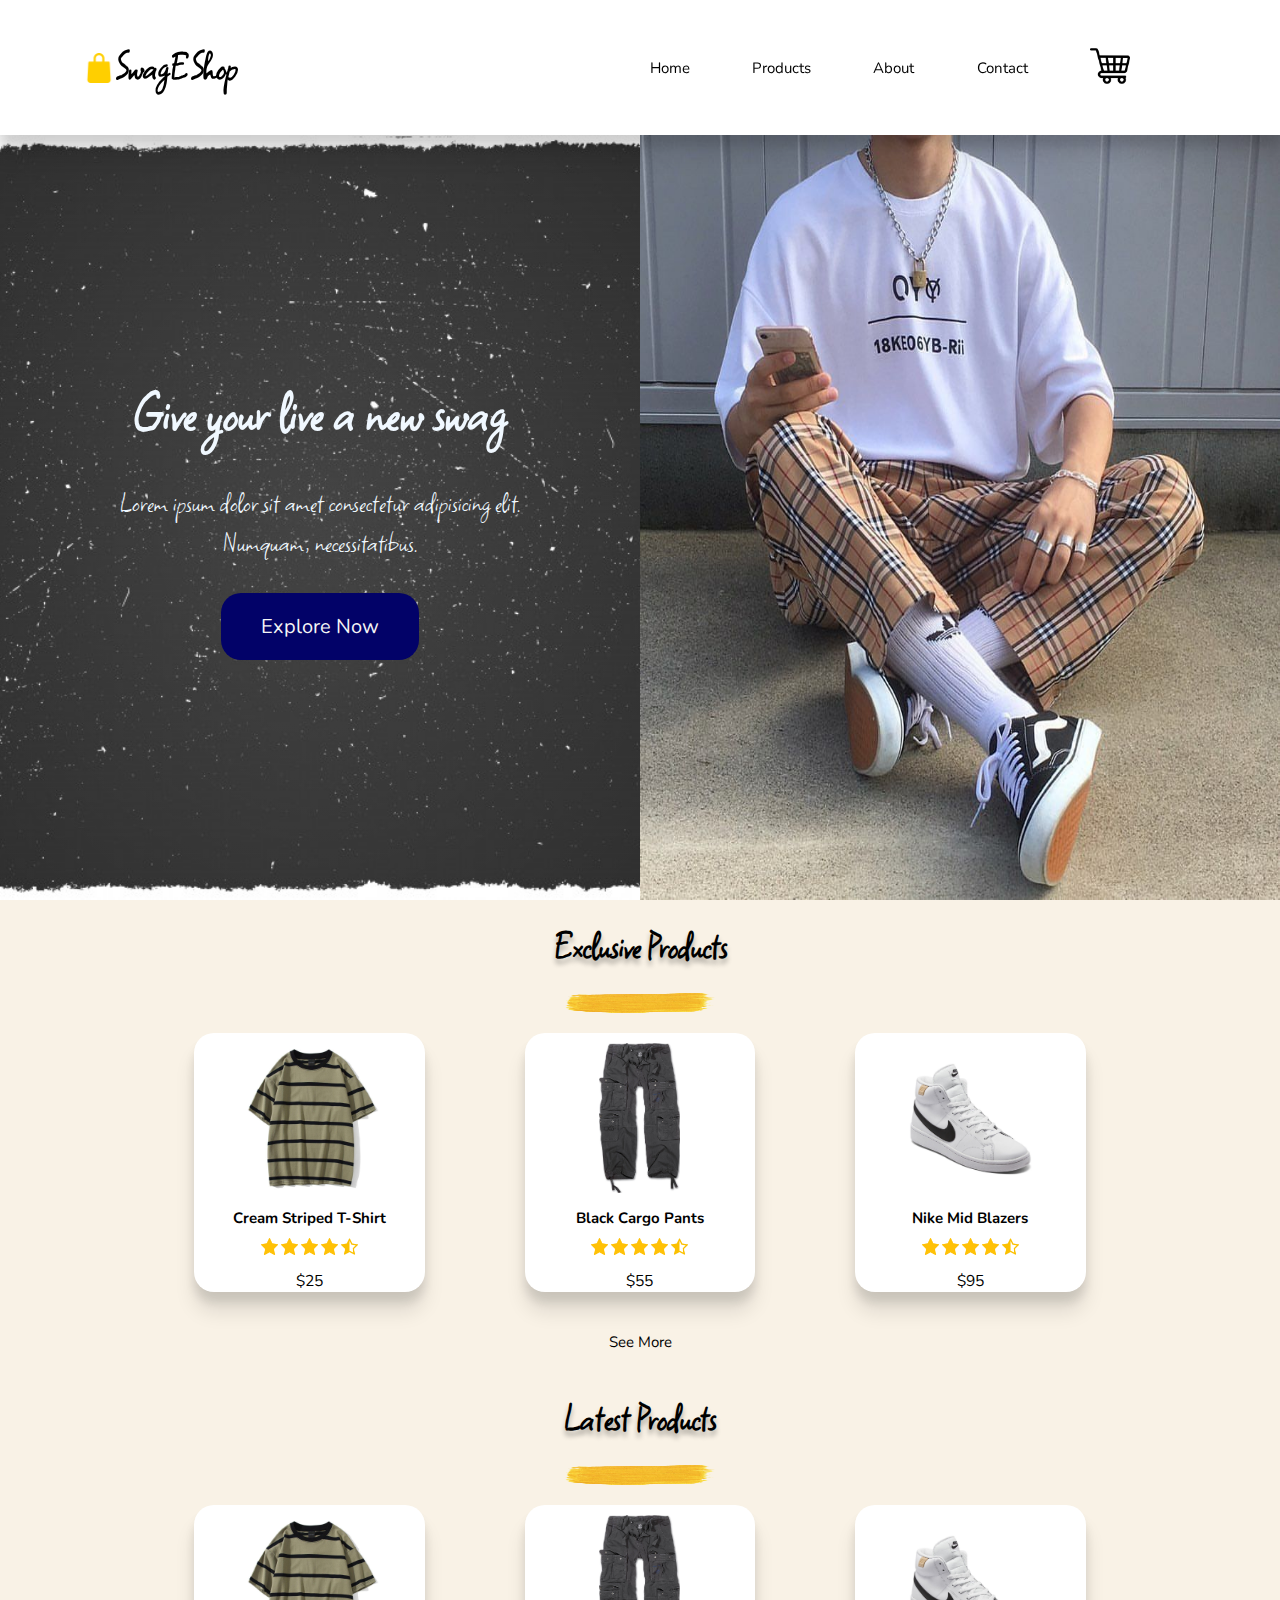
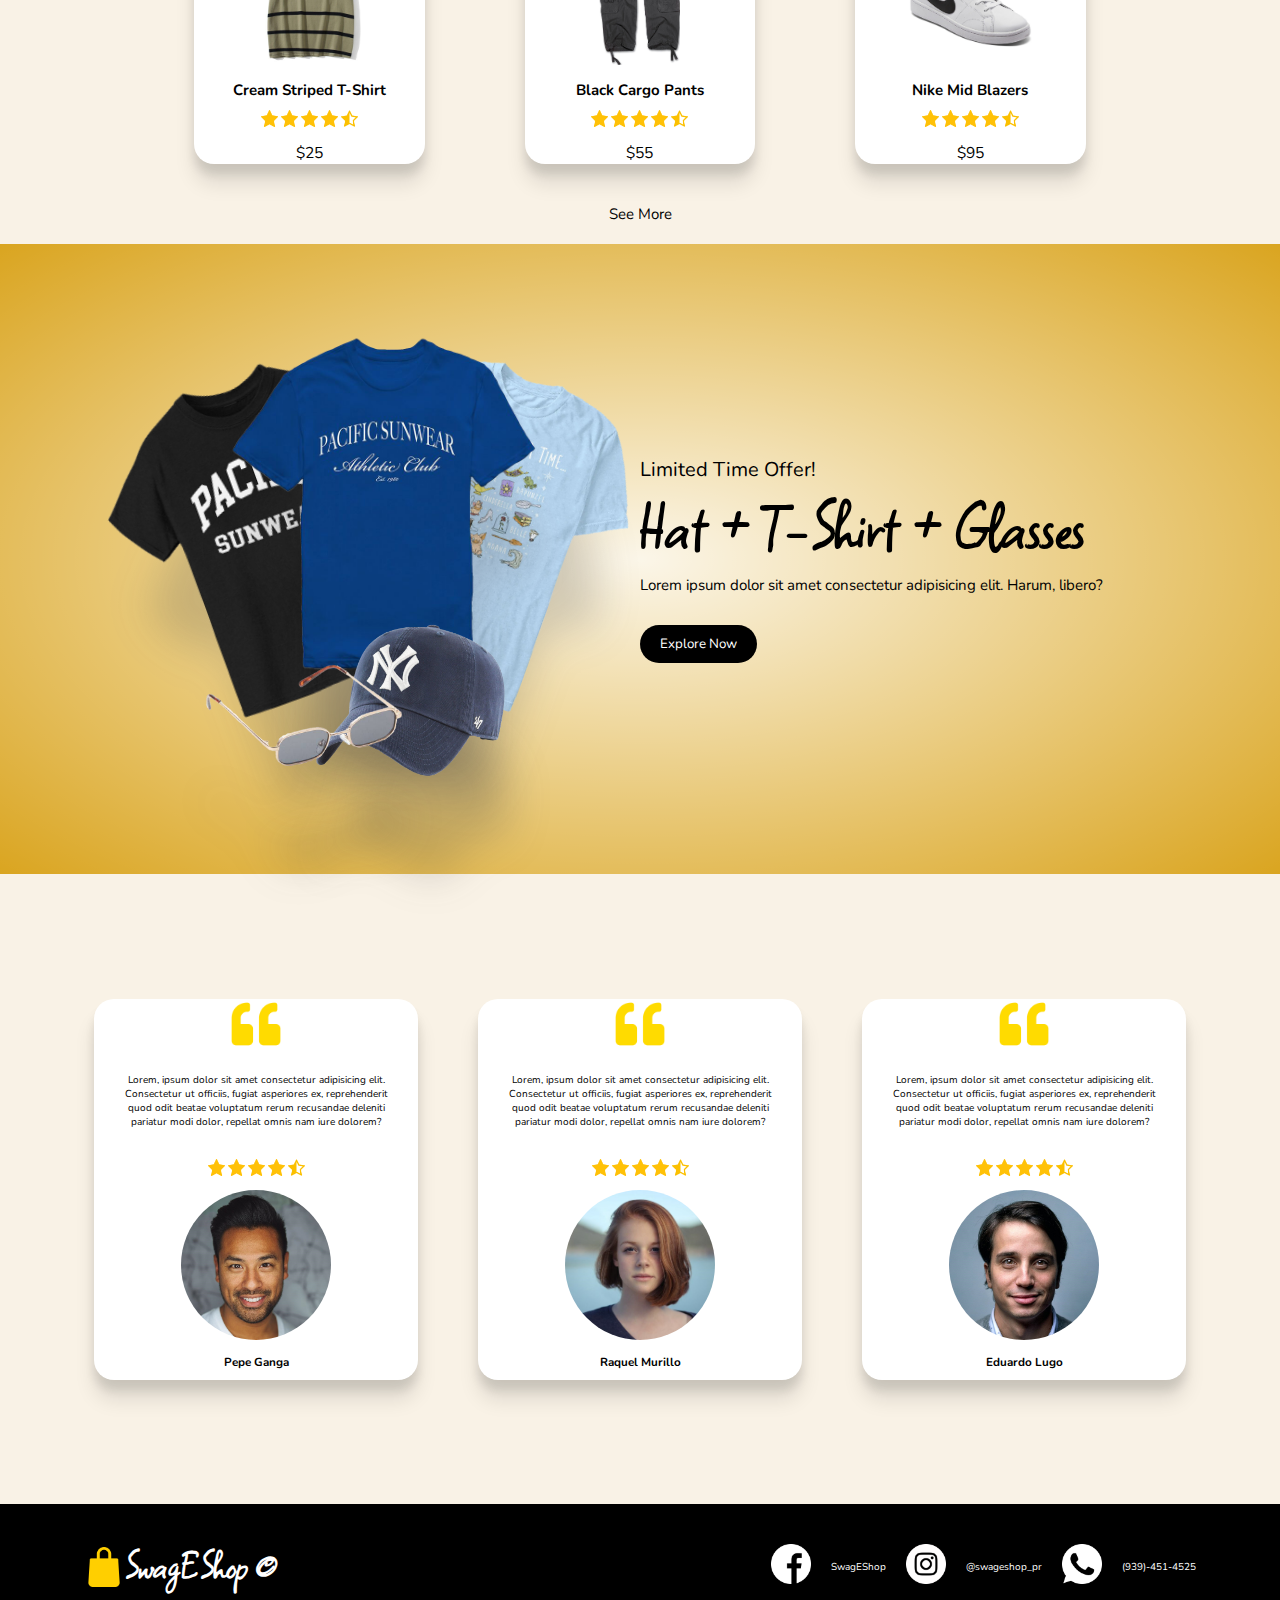
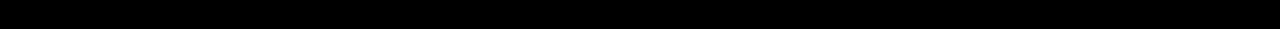
==== commit 1fee7f60: "Add files via upload" ====
--- a/index.html
+++ b/index.html
@@ -36,7 +36,7 @@
           <li><a href="./products.html">Products</a></li>
           <li><a href="./about.html">About</a></li>
           <li><a href="./contact.html">Contact</a></li>
-          <li><a href="#account">Account</a></li>
+          <!-- <li><a href="#account">Account</a></li> -->
           <li class="shopping-cart">
             <form target="paypal" action="https://www.paypal.com/cgi-bin/webscr" method="post" >
             <input type="hidden" name="cmd" value="_s-xclick">
--- a/style.css
+++ b/style.css
@@ -191,7 +191,7 @@
 /* hero styling  */
 #home{
     display: flex;
-    min-height: 90vh;
+    height: 85vh;
 
 }
 .hero-text{
@@ -239,6 +239,8 @@
  /* slideshow styling  */
  .slideshow-container {
     max-width: 50vw;
+    height: 85vh;
+
     flex: 1 1 40rem ;
     position: relative;
   }
@@ -248,6 +250,12 @@
   .mySlides {
     display: none;
   }
+  .mySlides img{
+    height: 85vh;
+
+
+  }
+
   
   /* Next & previous buttons */
   .prev, .next {
@@ -387,6 +395,9 @@
  .exc-pro button:hover,.latest-pro button:hover{
     transform: translateY(-1rem);
 }
+li button{
+    color: black;
+}
 .card img{
     margin: 1rem;
 }
@@ -476,8 +487,11 @@
     height: 55%;
 }
 .textou{
+    position: relative;
     width: 50vw;
     display: flex;
+    flex:1 1 30rem;
+
     flex-direction: column;
     justify-content: center;
     text-align: start;
@@ -528,12 +542,13 @@
 .card-review .quo{
     height: 5rem;
 }
+
 .card-review{
     background: white;
     text-align: center;
     flex:1 1 30rem;
     min-height: 40vh;
-    margin: 2rem 5rem ;
+    margin: 2rem 3rem ;
     box-shadow: 0px 10px 10px rgb(0,0,0,0.1), 0px 20px 20px rgb(0,0,0,0.1) ;
     
 }
@@ -615,8 +630,31 @@
     .images .camisas{
         width: 50%;
     }
-}
-@media screen and (max-width: 820px){
+
+
+}
+@media screen and (max-width: 1080px){
+    .exc-pro button,.latest-pro button{
+        
+        min-width: 22vw;
+
+
+    }
+    .textou p{
+        text-align: center;
+    }
+    .cards{
+        width: 60%;
+    
+    }
+}
+
+@media screen and (max-width: 868px){
+
+
+    .products .card{
+        min-width: 10vw;
+    }
     .limited-time-offer{
         min-height: 60vw;
 
@@ -626,7 +664,7 @@
 
 
         width: 100vw;
-        height: 60vw;
+        height: 70vw;
     }
     .images .camisas{
 
@@ -640,7 +678,8 @@
     
     .textou {
         width: 100vw;
-        height: 40vw;
+        height: 20vw;
+        padding: 15rem;
         display: flex;
         justify-content: center;
         align-items: center;
@@ -654,8 +693,11 @@
 
 
 
+
 @media screen and (max-width: 957px){
-
+    .products .card{
+        min-width: 10vw;
+    }
     nav .logo{
         justify-content: center;
 
@@ -711,7 +753,11 @@
 
 
 } 
-@media screen and (max-width: 1040px){
+@media screen and (max-width: 1100px){
+    .cards{
+        width: 60%;
+    
+    }
     .images .camisas{
         height: 60%;
     
@@ -752,5 +798,11 @@
     }
 
 }
-
-
+@media screen and (max-width: 1350px){
+    .products .card{
+        min-width: 18vw;
+        }
+}
+
+
+
